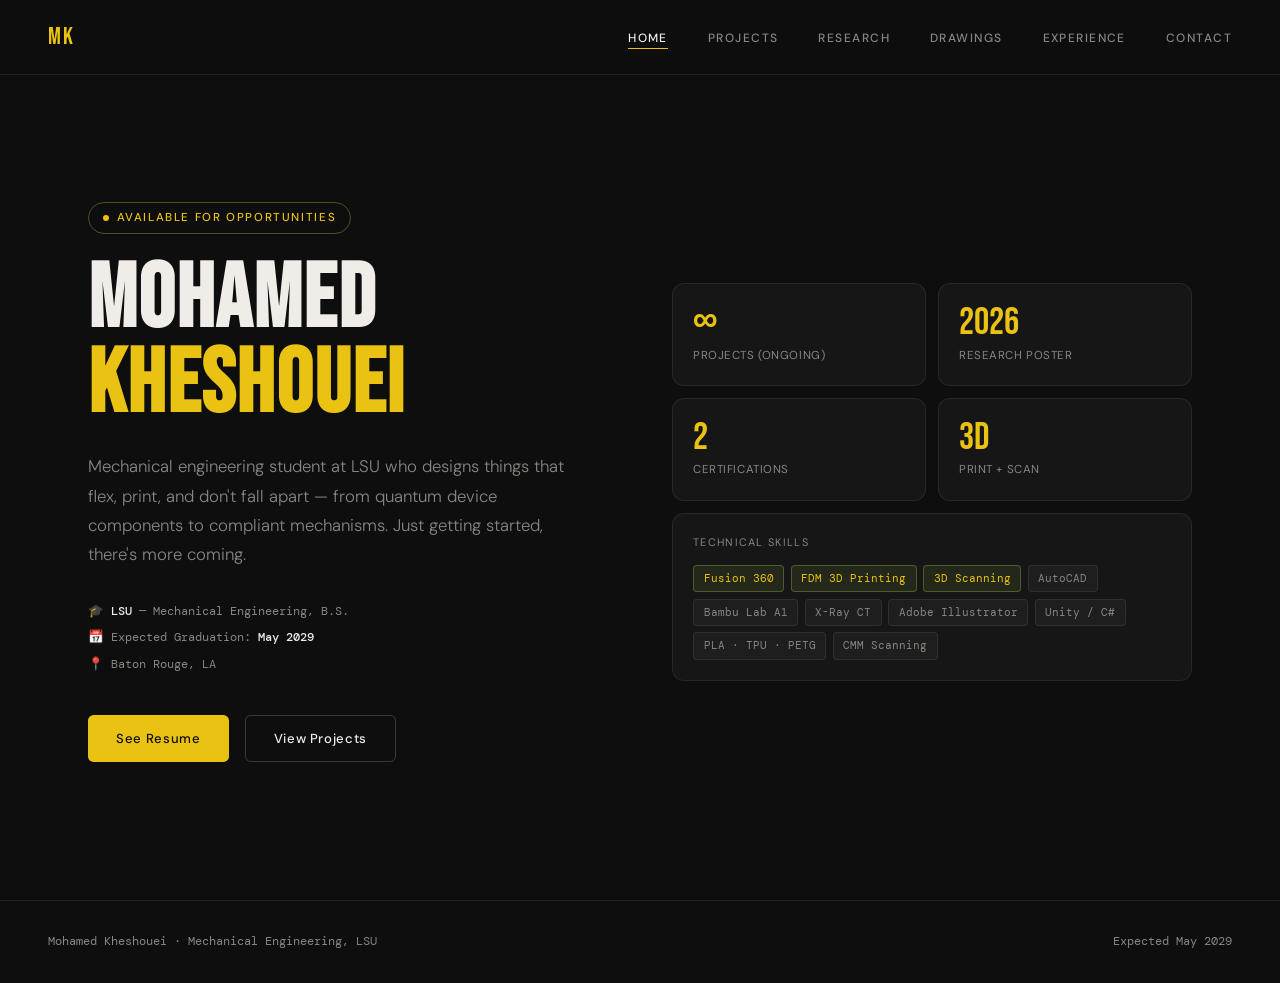
==== index.html @ 697df15e "Add files via upload" ====
<!DOCTYPE html>
<html lang="en">
<head>
<meta charset="UTF-8">
<meta name="viewport" content="width=device-width, initial-scale=1.0">
<title>Home — Mohamed Kheshouei</title>
<link href="https://fonts.googleapis.com/css2?family=Bebas+Neue&family=DM+Sans:wght@300;400;500&family=DM+Mono:wght@400;500&display=swap" rel="stylesheet">
<style>
*, *::before, *::after { box-sizing: border-box; margin: 0; padding: 0; }
:root {
  --bg: #0e0e0e; --bg2: #161616; --bg3: #1e1e1e;
  --border: rgba(255,255,255,0.08); --border2: rgba(255,255,255,0.18);
  --text: #f0ede8; --muted: #8a8680;
  --accent: #e9c212; --accent2: #5af5c8;
}
html { scroll-behavior: smooth; }
body { background: var(--bg); color: var(--text); font-family: "DM Sans", sans-serif; font-size: 16px; line-height: 1.6; overflow-x: hidden; }
nav {
  position: fixed; top: 0; left: 0; right: 0; z-index: 100;
  display: flex; justify-content: space-between; align-items: center;
  padding: 1.1rem 3rem;
  background: rgba(14,14,14,0.9); backdrop-filter: blur(12px);
  border-bottom: 1px solid var(--border);
}
.nav-logo { font-family: "Bebas Neue", sans-serif; font-size: 1.5rem; letter-spacing: 0.1em; color: var(--accent); text-decoration: none; }
.nav-links { display: flex; gap: 2.5rem; list-style: none; }
.nav-links a { font-size: 0.75rem; font-weight: 500; letter-spacing: 0.12em; text-transform: uppercase; color: var(--muted); text-decoration: none; transition: color 0.2s; padding-bottom: 2px; border-bottom: 1px solid transparent; }
.nav-links a:hover, .nav-links a.active { color: var(--text); border-bottom-color: var(--accent); }
.hamburger { display: none; font-size: 1.4rem; cursor: pointer; color: var(--text); }
.nav-mobile { display: none; position: absolute; top: 100%; left: 0; right: 0; background: var(--bg2); flex-direction: column; list-style: none; padding: 1rem 0; border-bottom: 1px solid var(--border); }
.nav-mobile.open { display: flex; }
.nav-mobile a { display: block; padding: 0.65rem 2rem; color: var(--muted); text-decoration: none; font-size: 0.85rem; }
.page { padding: 8rem 3rem 5rem; max-width: 1200px; margin: 0 auto; }
.section-header { display: flex; align-items: baseline; gap: 1.5rem; margin-bottom: 3rem; }
.section-num { font-family: "DM Mono", monospace; font-size: 0.75rem; color: var(--accent); letter-spacing: 0.08em; }
.section-title { font-family: "Bebas Neue", sans-serif; font-size: clamp(2rem, 4vw, 3.2rem); letter-spacing: 0.04em; line-height: 1; }
.section-line { flex: 1; height: 1px; background: var(--border); }
.btn { display: inline-flex; align-items: center; gap: 0.5rem; padding: 0.75rem 1.75rem; border-radius: 0.35rem; font-size: 0.82rem; font-weight: 500; letter-spacing: 0.05em; text-decoration: none; transition: all 0.2s; cursor: pointer; border: none; }
.btn-primary { background: var(--accent); color: #0e0e0e; }
.btn-primary:hover { background: #d4ff5f; transform: translateY(-1px); }
.btn-ghost { background: transparent; color: var(--text); border: 1px solid var(--border2); }
.btn-ghost:hover { background: var(--bg3); }
footer { padding: 2rem 3rem; background: var(--bg); border-top: 1px solid var(--border); display: flex; justify-content: space-between; align-items: center; font-family: "DM Mono", monospace; font-size: 0.72rem; color: var(--muted); }
::-webkit-scrollbar { width: 5px; } ::-webkit-scrollbar-track { background: var(--bg); } ::-webkit-scrollbar-thumb { background: var(--border2); border-radius: 3px; }
.tag { font-family: "DM Mono", monospace; font-size: 0.68rem; padding: 0.25rem 0.6rem; background: var(--bg3); border: 1px solid var(--border); border-radius: 0.25rem; color: var(--muted); }
.tag.green { background: rgba(200,245,90,0.08); border-color: rgba(200,245,90,0.25); color: var(--accent); }
.tag.teal { background: rgba(90,245,200,0.08); border-color: rgba(90,245,200,0.25); color: var(--accent2); }
.tag.inf { background: rgba(245,90,90,0.08); border-color: rgba(245,90,90,0.25); color: #f55a5a; }
.tags { display: flex; flex-wrap: wrap; gap: 0.4rem; }
@media (max-width: 860px) {
  nav { padding: 1rem 1.5rem; }
  .nav-links { display: none; }
  .hamburger { display: block; }
  .page { padding: 6rem 1.5rem 4rem; }
  footer { flex-direction: column; gap: 0.5rem; text-align: center; }
}
@keyframes fadeUp { from { opacity: 0; transform: translateY(20px); } to { opacity: 1; transform: translateY(0); } }
.fade { animation: fadeUp 0.5s ease both; }
.fade2 { animation: fadeUp 0.5s ease 0.1s both; }
.fade3 { animation: fadeUp 0.5s ease 0.2s both; }

.hero { min-height: 100vh; display: grid; grid-template-columns: 1fr 1fr; align-items: center; padding: 8rem 3rem 4rem; gap: 4rem; max-width: 1200px; margin: 0 auto; position: relative; }
.hero-tag { display: inline-flex; align-items: center; gap: 0.5rem; font-size: 0.72rem; font-weight: 500; letter-spacing: 0.14em; text-transform: uppercase; color: var(--accent); border: 1px solid rgba(200,245,90,0.3); padding: 0.35rem 0.85rem; border-radius: 2rem; margin-bottom: 1.5rem; }
.hero-tag::before { content: ""; width: 6px; height: 6px; border-radius: 50%; background: var(--accent); animation: blink 2s ease infinite; }
@keyframes blink { 0%,100%{opacity:1}50%{opacity:0.2} }
h1.name { font-family: "Bebas Neue", sans-serif; font-size: clamp(3.5rem, 7vw, 6.5rem); line-height: 0.95; letter-spacing: 0.02em; margin-bottom: 1.5rem; }
h1.name em { font-style: normal; color: var(--accent); }
.hero-desc { font-size: 1.05rem; font-weight: 300; color: var(--muted); line-height: 1.75; max-width: 480px; margin-bottom: 2rem; }
.hero-meta { display: flex; flex-direction: column; gap: 0.4rem; margin-bottom: 2.5rem; }
.hero-meta span { font-family: "DM Mono", monospace; font-size: 0.78rem; color: var(--muted); }
.hero-meta strong { color: var(--text); font-weight: 500; }
.hero-btns { display: flex; gap: 1rem; flex-wrap: wrap; }
.stat-grid { display: grid; grid-template-columns: 1fr 1fr; gap: 0.75rem; }
.stat-card { background: var(--bg2); border: 1px solid var(--border); border-radius: 0.75rem; padding: 1.25rem; transition: border-color 0.2s; }
.stat-card:hover { border-color: var(--border2); }
.stat-card .num { font-family: "Bebas Neue", sans-serif; font-size: 2.4rem; line-height: 1; color: var(--accent); margin-bottom: 0.25rem; }
.stat-card .lbl { font-size: 0.72rem; color: var(--muted); letter-spacing: 0.05em; text-transform: uppercase; }
.skills-card { background: var(--bg2); border: 1px solid var(--border); border-radius: 0.75rem; padding: 1.25rem; margin-top: 0.75rem; }
.skills-title { font-size: 0.68rem; letter-spacing: 0.12em; text-transform: uppercase; color: var(--muted); margin-bottom: 0.85rem; }
@media(max-width:860px){ .hero{grid-template-columns:1fr;} }
</style>
</head>
<body data-page="home">
<nav>
  <a class="nav-logo" href="index.html">MK</a>
  <ul class="nav-links">
    <li><a href="index.html" data-page="home">Home</a></li>
    <li><a href="projects.html" data-page="projects">Projects</a></li>
    <li><a href="research.html" data-page="research">Research</a></li>
    <li><a href="drawings.html" data-page="drawings">Drawings</a></li>
    <li><a href="experience.html" data-page="experience">Experience</a></li>
    <li><a href="contact.html" data-page="contact">Contact</a></li>
  </ul>
  <div class="hamburger" onclick="toggleMenu()">☰</div>
  <ul class="nav-mobile" id="navMobile">
    <li><a href="index.html">Home</a></li>
    <li><a href="projects.html">Projects</a></li>
    <li><a href="research.html">Research</a></li>
    <li><a href="drawings.html">Drawings</a></li>
    <li><a href="experience.html">Experience</a></li>
    <li><a href="contact.html">Contact</a></li>
  </ul>
</nav>
<section class="hero">
  <div class="hero-left">
    <div class="hero-tag fade">Available for opportunities</div>
    <h1 class="name fade2">Mohamed<br><em>Kheshouei</em></h1>
    <p class="hero-desc fade3">Mechanical engineering student at LSU who designs things that flex, print, and don't fall apart — from quantum device components to compliant mechanisms. Just getting started, there's more coming.</p>
    <div class="hero-meta fade3">
      <span>🎓 <strong>LSU</strong> — Mechanical Engineering, B.S.</span>
      <span>📅 Expected Graduation: <strong>May 2029</strong></span>
      <span>📍 Baton Rouge, LA</span>
    </div>
    <div class="hero-btns fade3">
      <a href="experience.html" class="btn btn-primary">See Resume</a>
      <a href="projects.html" class="btn btn-ghost">View Projects</a>
    </div>
  </div>
  <div class="hero-right fade2">
    <div class="stat-grid">
      <div class="stat-card"><div class="num">∞</div><div class="lbl">Projects (ongoing)</div></div>
      <div class="stat-card"><div class="num">2026</div><div class="lbl">Research Poster</div></div>
      <div class="stat-card"><div class="num">2</div><div class="lbl">Certifications</div></div>
      <div class="stat-card"><div class="num">3D</div><div class="lbl">Print + Scan</div></div>
    </div>
    <div class="skills-card">
      <div class="skills-title">Technical Skills</div>
      <div class="tags">
        <span class="tag green">Fusion 360</span>
        <span class="tag green">FDM 3D Printing</span>
        <span class="tag green">3D Scanning</span>
        <span class="tag">AutoCAD</span>
        <span class="tag">Bambu Lab A1</span>
        <span class="tag">X-Ray CT</span>
        <span class="tag">Adobe Illustrator</span>
        <span class="tag">Unity / C#</span>
        <span class="tag">PLA · TPU · PETG</span>
        <span class="tag">CMM Scanning</span>
      </div>
    </div>
  </div>
</section>
<footer>
  <span>Mohamed Kheshouei · Mechanical Engineering, LSU</span>
  <span>Expected May 2029</span>
</footer>
<script>
function toggleMenu(){document.getElementById("navMobile").classList.toggle("open");}
(function(){
  var links = document.querySelectorAll(".nav-links a");
  var page = document.body.dataset.page;
  links.forEach(function(l){ if(l.dataset.page===page) l.classList.add("active"); });
})();
</script>
</body>
</html>
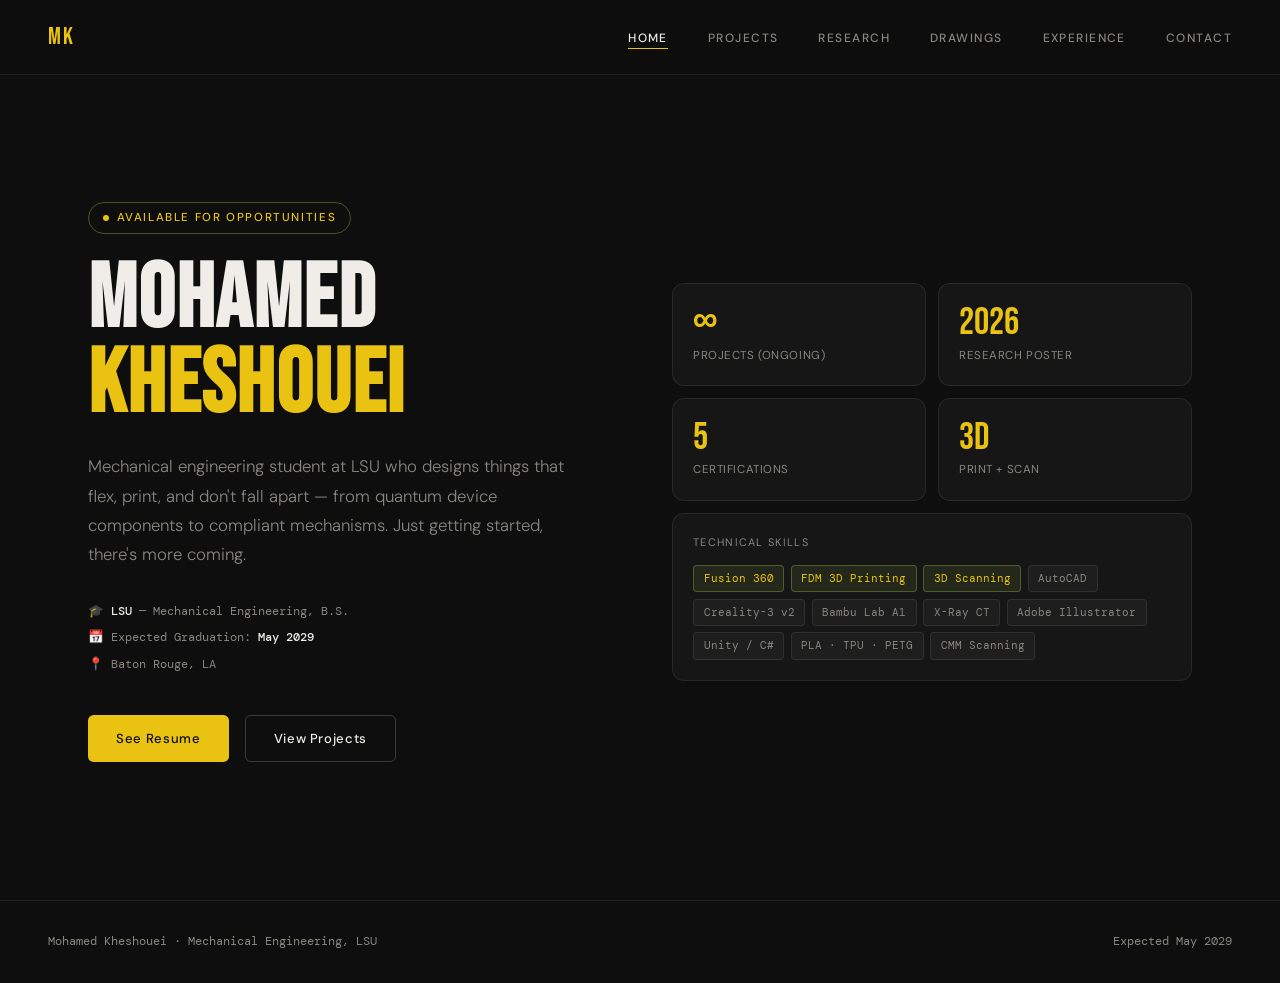
==== commit f2c94cbc: "Update index.html" ====
--- a/index.html
+++ b/index.html
@@ -120,7 +120,7 @@
     <div class="stat-grid">
       <div class="stat-card"><div class="num">∞</div><div class="lbl">Projects (ongoing)</div></div>
       <div class="stat-card"><div class="num">2026</div><div class="lbl">Research Poster</div></div>
-      <div class="stat-card"><div class="num">2</div><div class="lbl">Certifications</div></div>
+      <div class="stat-card"><div class="num">5</div><div class="lbl">Certifications</div></div>
       <div class="stat-card"><div class="num">3D</div><div class="lbl">Print + Scan</div></div>
     </div>
     <div class="skills-card">
@@ -130,6 +130,7 @@
         <span class="tag green">FDM 3D Printing</span>
         <span class="tag green">3D Scanning</span>
         <span class="tag">AutoCAD</span>
+        <span class="tag">Creality-3 v2</span>
         <span class="tag">Bambu Lab A1</span>
         <span class="tag">X-Ray CT</span>
         <span class="tag">Adobe Illustrator</span>
@@ -153,4 +154,4 @@
 })();
 </script>
 </body>
-</html>+</html>
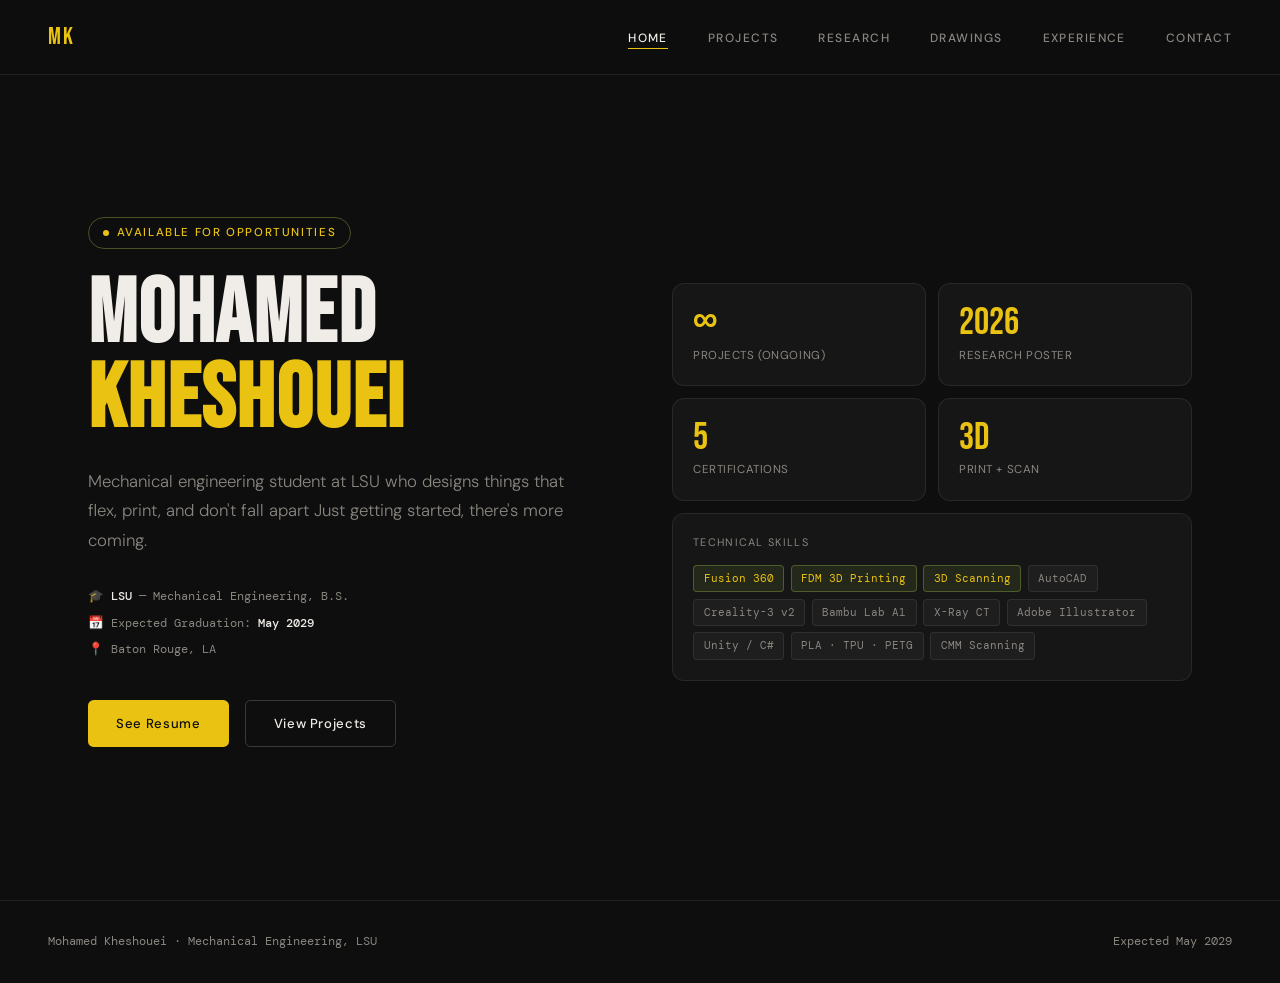
==== commit 0c1537e4: "Update index.html" ====
--- a/index.html
+++ b/index.html
@@ -105,7 +105,7 @@
   <div class="hero-left">
     <div class="hero-tag fade">Available for opportunities</div>
     <h1 class="name fade2">Mohamed<br><em>Kheshouei</em></h1>
-    <p class="hero-desc fade3">Mechanical engineering student at LSU who designs things that flex, print, and don't fall apart — from quantum device components to compliant mechanisms. Just getting started, there's more coming.</p>
+    <p class="hero-desc fade3">Mechanical engineering student at LSU who designs things that flex, print, and don't fall apart<!-- — from quantum device components to compliant mechanisms.--> Just getting started, there's more coming.</p>
     <div class="hero-meta fade3">
       <span>🎓 <strong>LSU</strong> — Mechanical Engineering, B.S.</span>
       <span>📅 Expected Graduation: <strong>May 2029</strong></span>
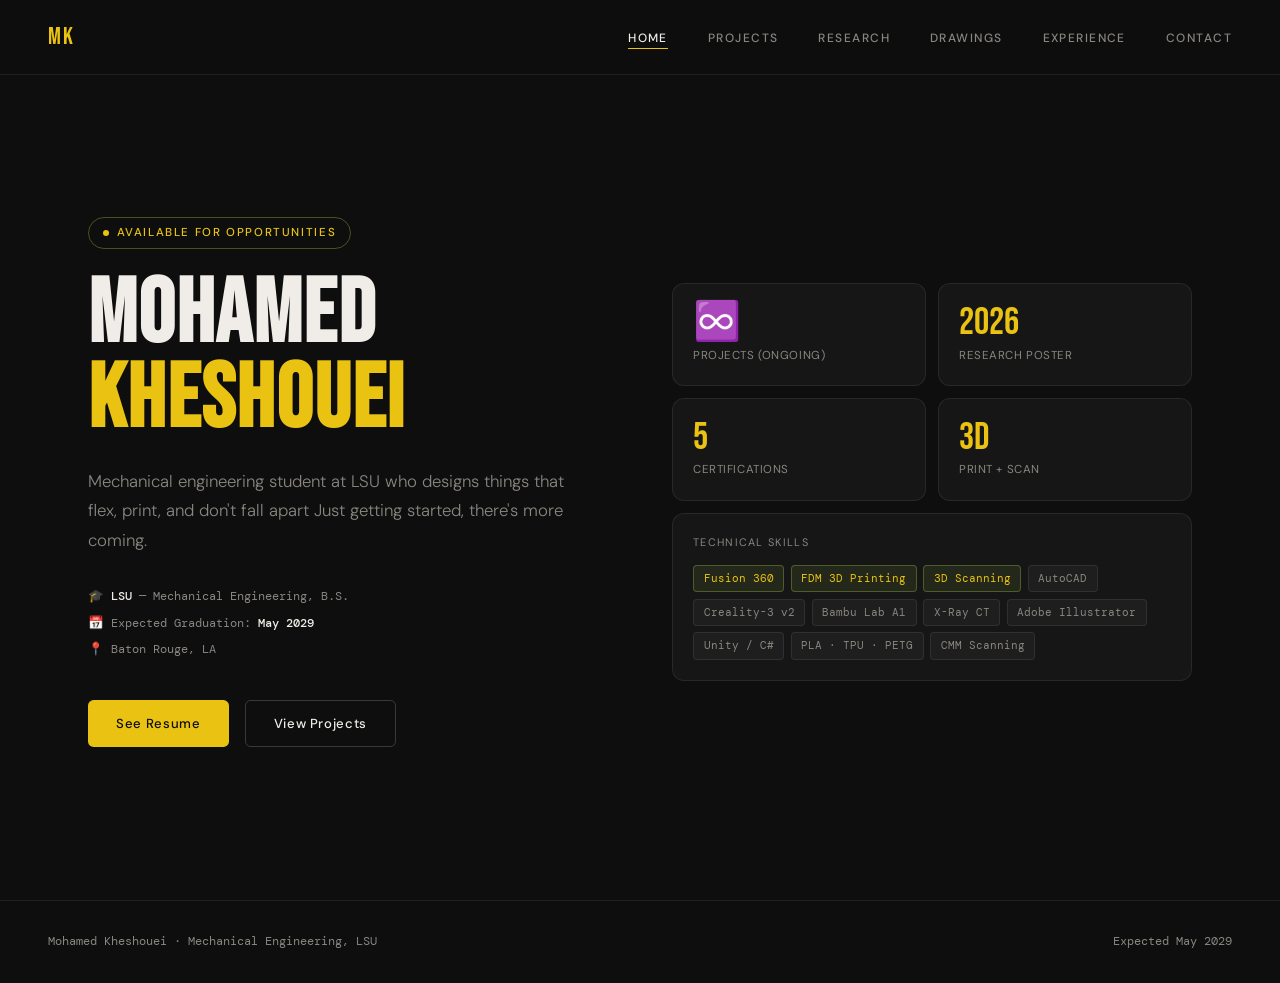
==== commit 2513a4ad: "Update index.html" ====
--- a/index.html
+++ b/index.html
@@ -118,7 +118,7 @@
   </div>
   <div class="hero-right fade2">
     <div class="stat-grid">
-      <div class="stat-card"><div class="num">∞</div><div class="lbl">Projects (ongoing)</div></div>
+      <div class="stat-card"><div class="num">♾️</div><div class="lbl">Projects (ongoing)</div></div>
       <div class="stat-card"><div class="num">2026</div><div class="lbl">Research Poster</div></div>
       <div class="stat-card"><div class="num">5</div><div class="lbl">Certifications</div></div>
       <div class="stat-card"><div class="num">3D</div><div class="lbl">Print + Scan</div></div>
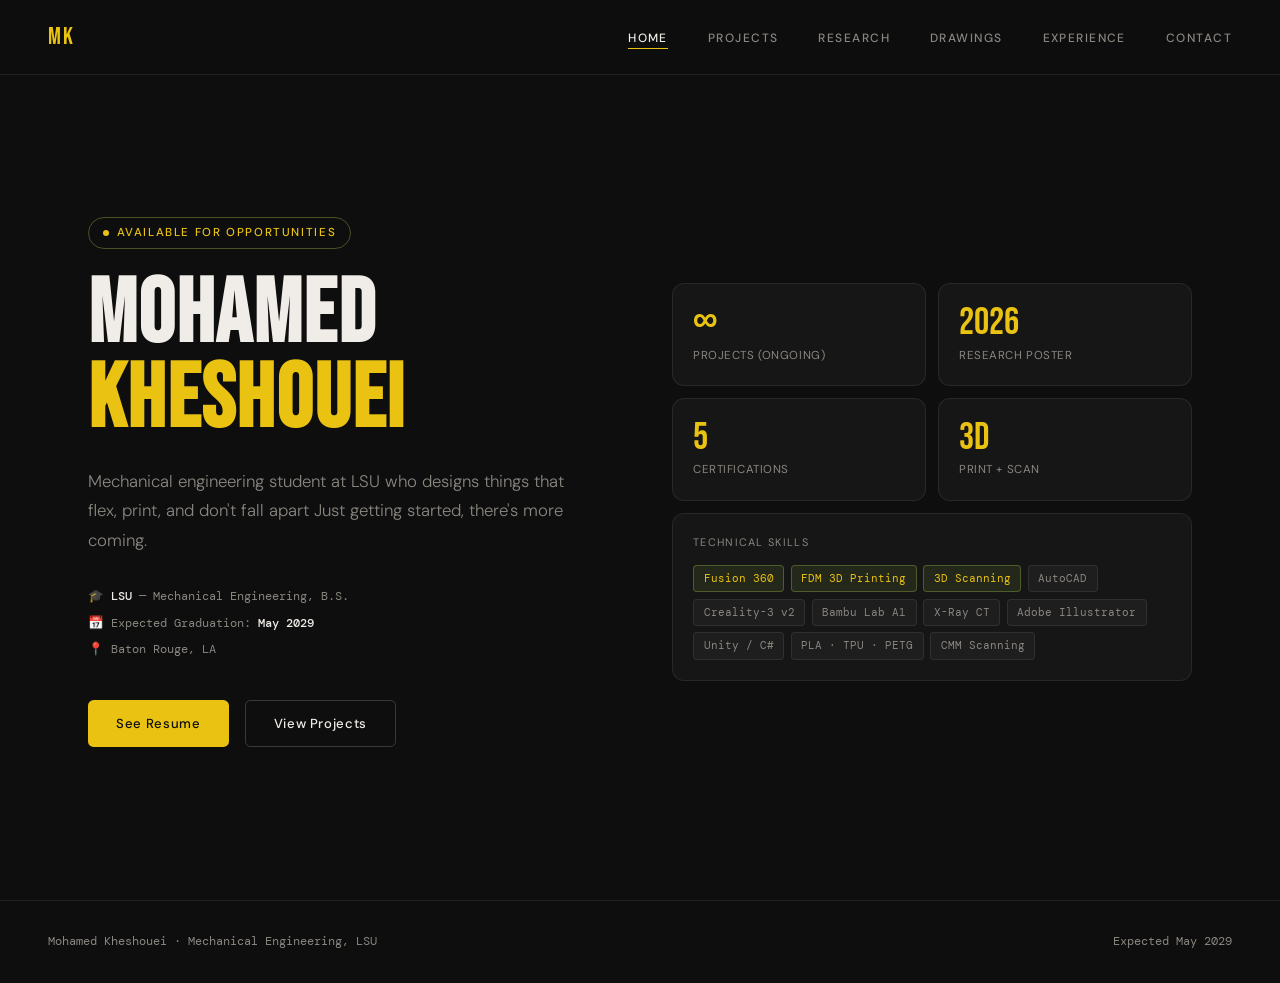
==== commit 415235fa: "Update index.html" ====
--- a/index.html
+++ b/index.html
@@ -118,7 +118,7 @@
   </div>
   <div class="hero-right fade2">
     <div class="stat-grid">
-      <div class="stat-card"><div class="num">♾️</div><div class="lbl">Projects (ongoing)</div></div>
+      <div class="stat-card"><div class="num">∞</div><div class="lbl">Projects (ongoing)</div></div>
       <div class="stat-card"><div class="num">2026</div><div class="lbl">Research Poster</div></div>
       <div class="stat-card"><div class="num">5</div><div class="lbl">Certifications</div></div>
       <div class="stat-card"><div class="num">3D</div><div class="lbl">Print + Scan</div></div>
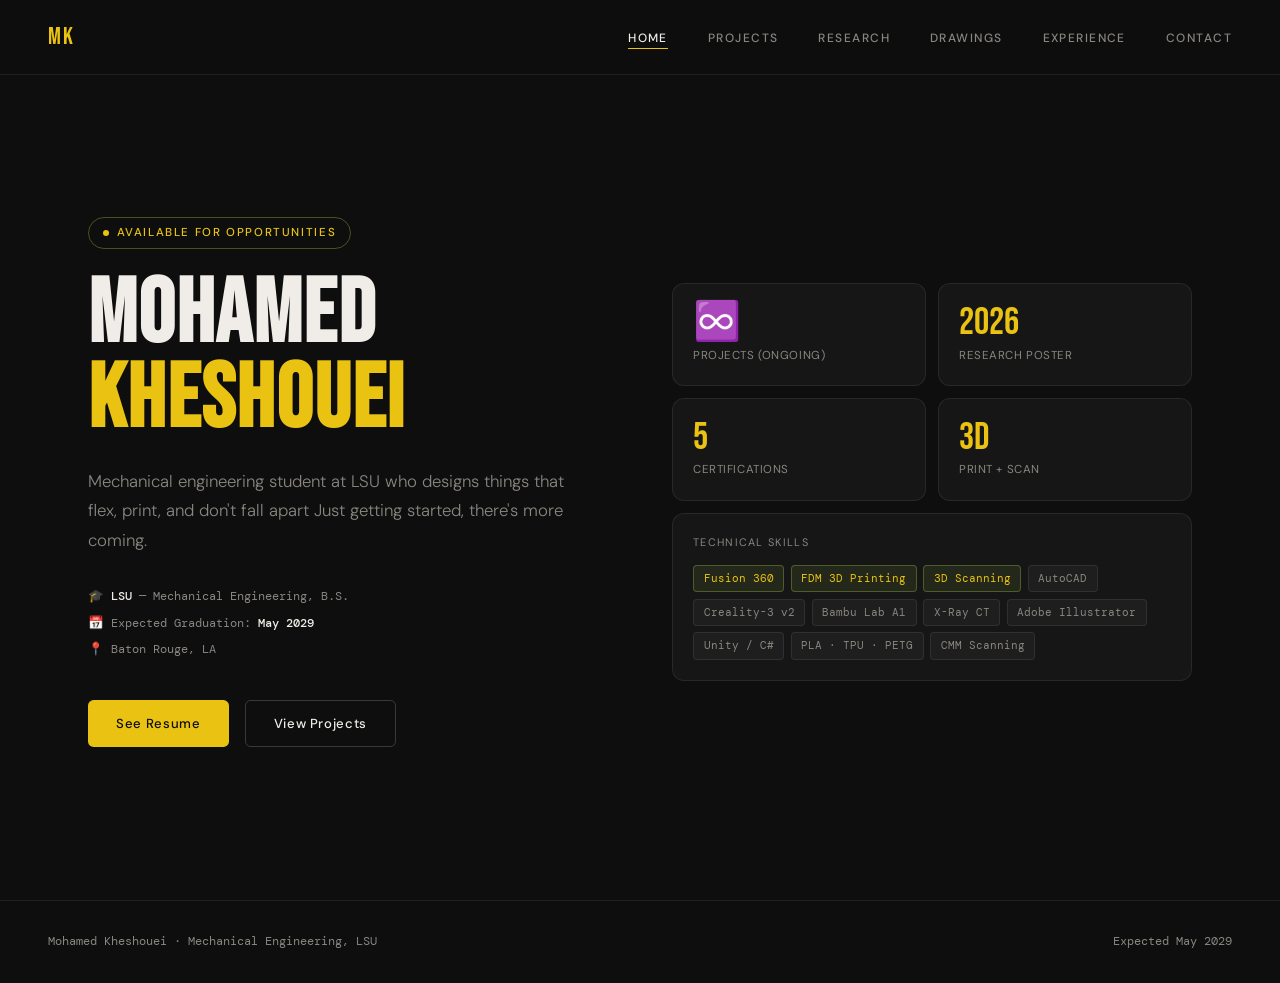
==== commit 4e6934e6: "Update index.html" ====
--- a/index.html
+++ b/index.html
@@ -118,7 +118,7 @@
   </div>
   <div class="hero-right fade2">
     <div class="stat-grid">
-      <div class="stat-card"><div class="num">∞</div><div class="lbl">Projects (ongoing)</div></div>
+      <div class="stat-card"><div class="num">♾️</div><div class="lbl">Projects (ongoing)</div></div>
       <div class="stat-card"><div class="num">2026</div><div class="lbl">Research Poster</div></div>
       <div class="stat-card"><div class="num">5</div><div class="lbl">Certifications</div></div>
       <div class="stat-card"><div class="num">3D</div><div class="lbl">Print + Scan</div></div>
